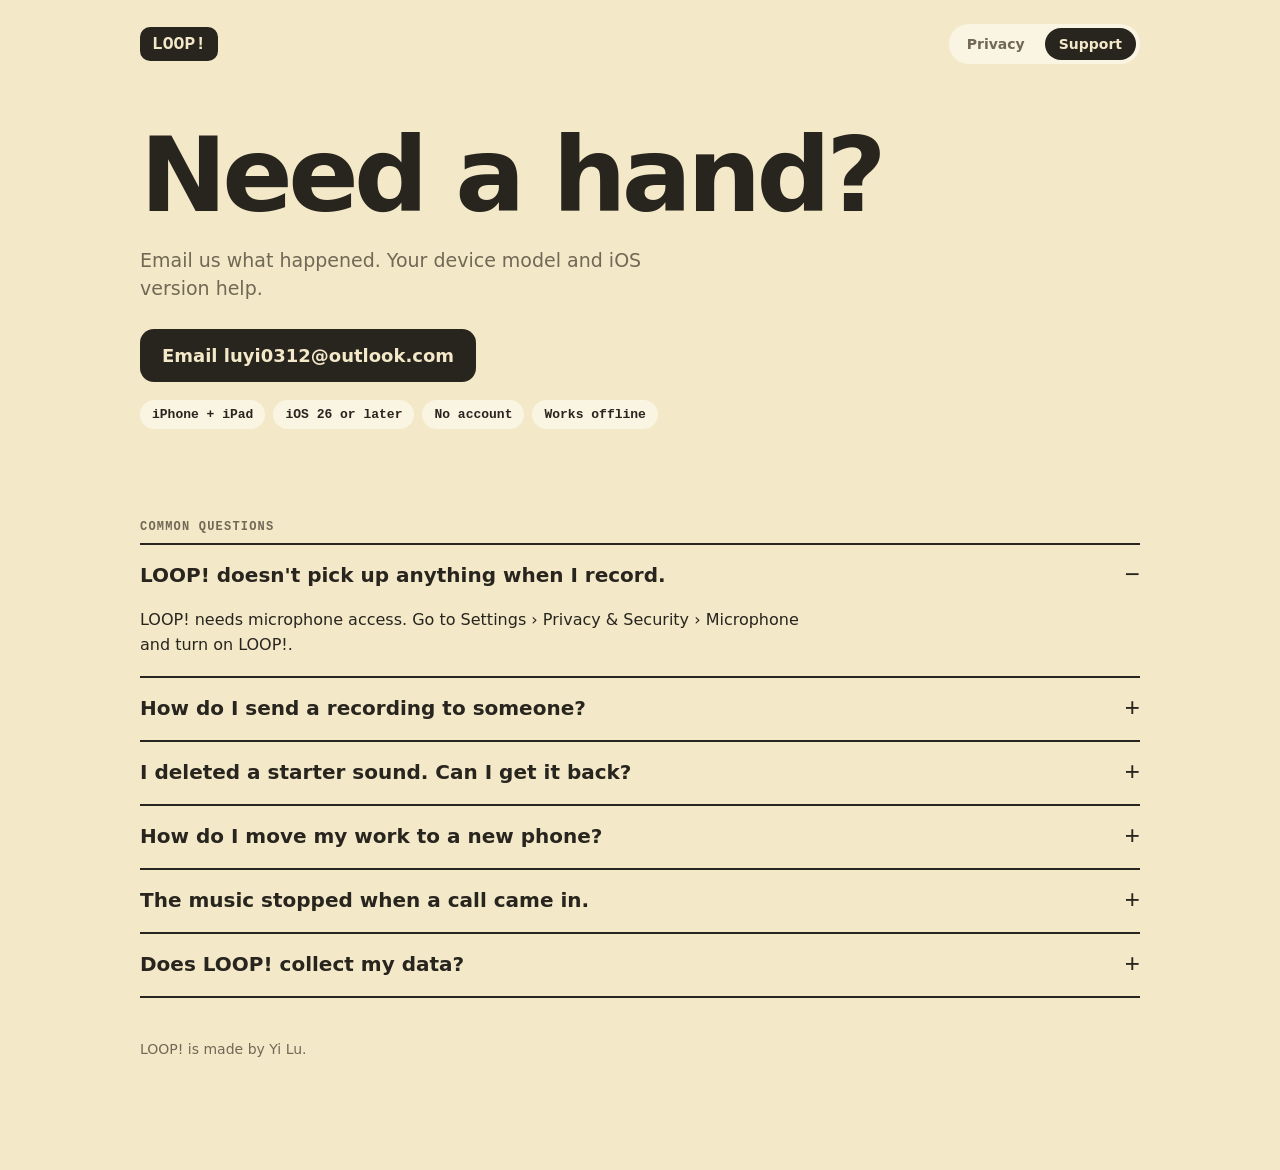
==== index.html @ 2b698955 "LOOP! privacy policy and support pages Co-Authored-By: Claude Opus 5 (1M context) <noreply@anthropic" ====
<!doctype html>
<html lang="en">
<head>
<meta charset="utf-8">
<title>LOOP!</title>
<meta http-equiv="refresh" content="0; url=support.html">
<link rel="canonical" href="support.html">
</head>
<body>
<p><a href="support.html">LOOP! Support</a> &middot; <a href="privacy.html">Privacy Policy</a></p>
</body>
</html>
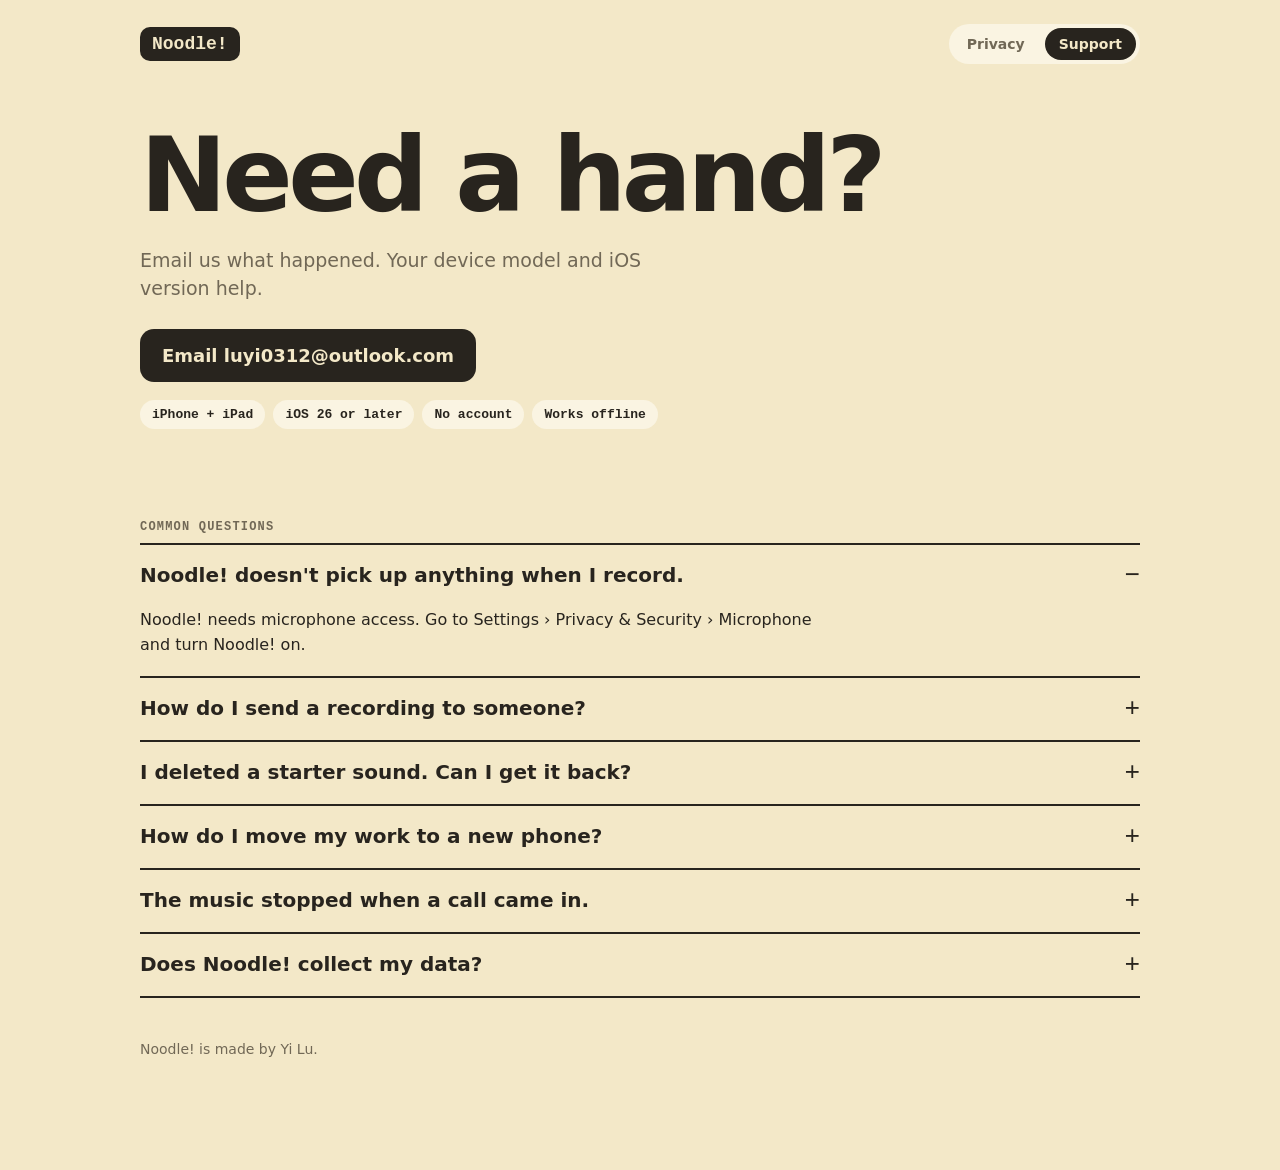
==== commit 053d1369: "Rename LOOP! to Noodle! Co-Authored-By: Claude Opus 5 (1M context) <noreply@anthropic.com>" ====
--- a/index.html
+++ b/index.html
@@ -2,11 +2,11 @@
 <html lang="en">
 <head>
 <meta charset="utf-8">
-<title>LOOP!</title>
+<title>Noodle!</title>
 <meta http-equiv="refresh" content="0; url=support.html">
 <link rel="canonical" href="support.html">
 </head>
 <body>
-<p><a href="support.html">LOOP! Support</a> &middot; <a href="privacy.html">Privacy Policy</a></p>
+<p><a href="support.html">Noodle! Support</a> &middot; <a href="privacy.html">Privacy Policy</a></p>
 </body>
 </html>
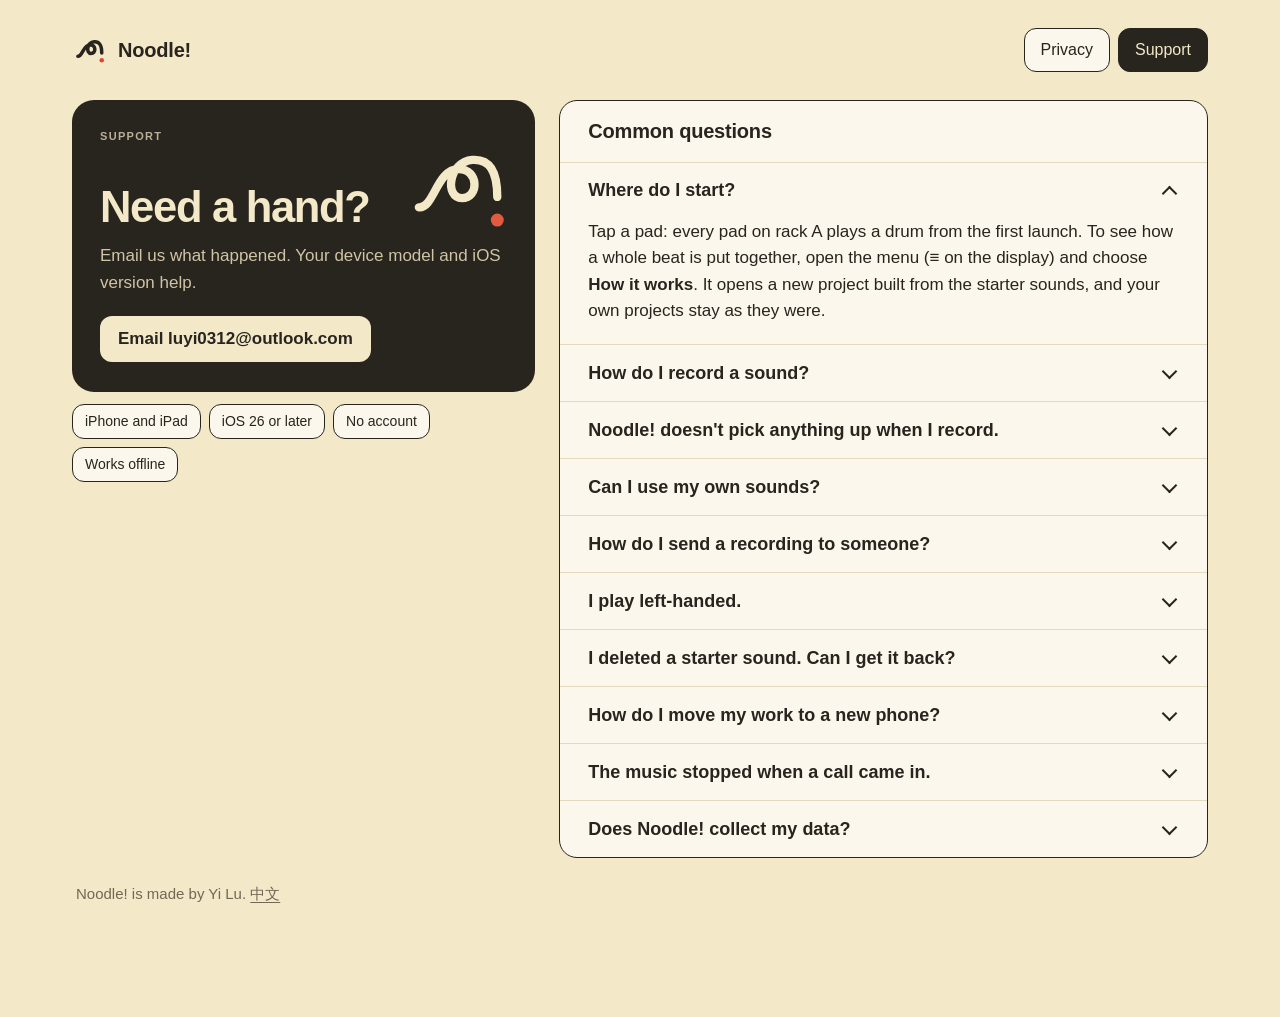
==== commit 2a9f567d: "Add Simplified Chinese privacy and support pages The zh-Hans App Store listing says the app speaks S" ====
--- a/index.html
+++ b/index.html
@@ -7,6 +7,7 @@
 <link rel="canonical" href="support.html">
 </head>
 <body>
-<p><a href="support.html">Noodle! Support</a> &middot; <a href="privacy.html">Privacy Policy</a></p>
+<p><a href="support.html">Noodle! Support</a> &middot; <a href="privacy.html">Privacy Policy</a>
+&middot; <a href="zh/support.html" lang="zh-Hans" hreflang="zh-Hans">中文</a></p>
 </body>
 </html>
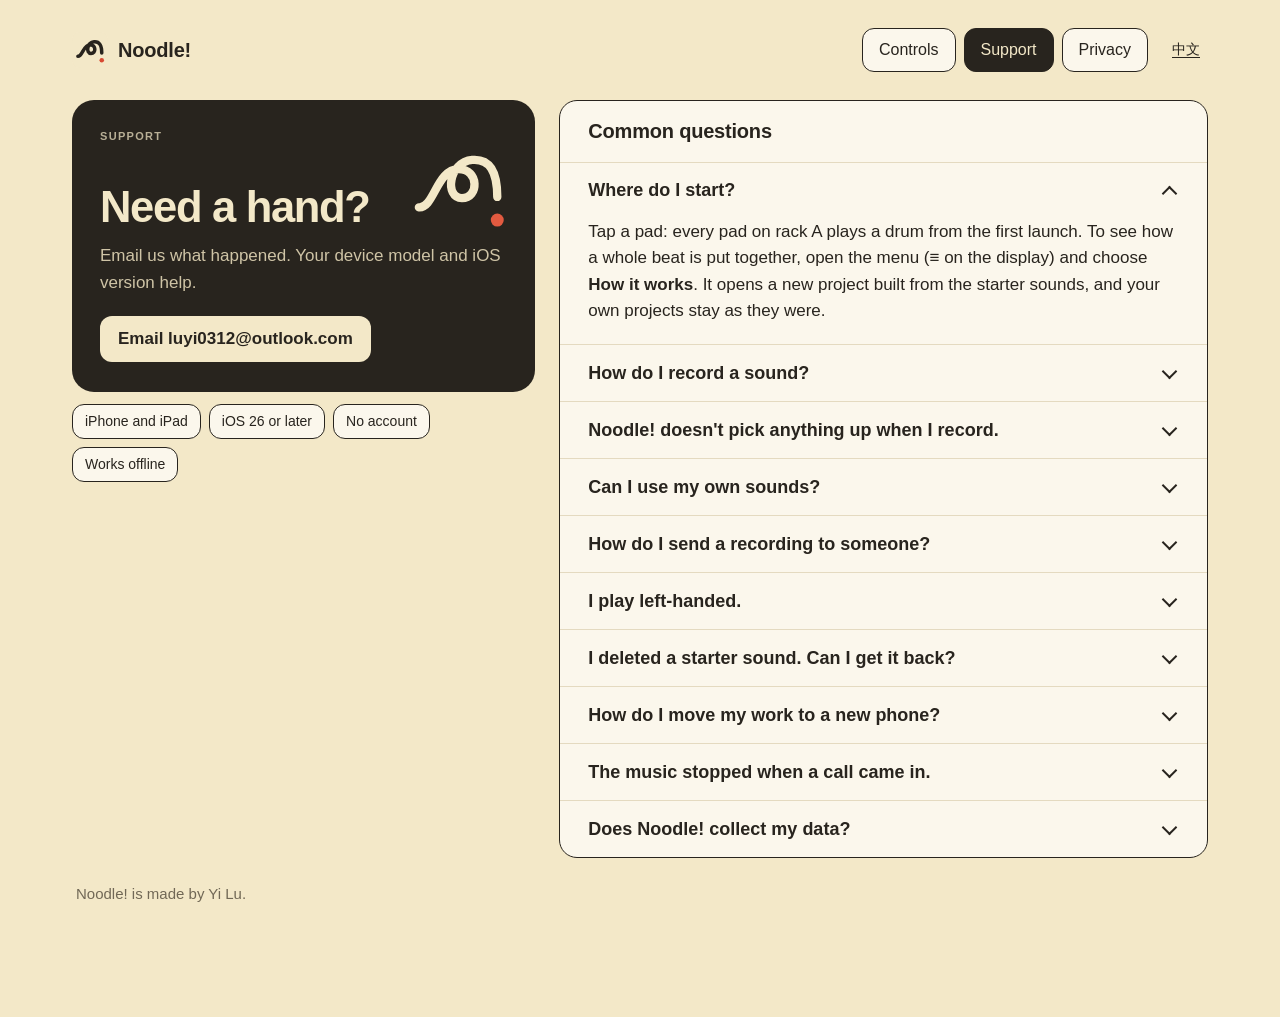
==== commit b1ecef43: "docs: add bilingual controls guide Explain the eight glyph keys and their gestures with annotated ap" ====
--- a/index.html
+++ b/index.html
@@ -7,7 +7,7 @@
 <link rel="canonical" href="support.html">
 </head>
 <body>
-<p><a href="support.html">Noodle! Support</a> &middot; <a href="privacy.html">Privacy Policy</a>
+<p><a href="controls.html">Controls</a> &middot; <a href="support.html">Noodle! Support</a> &middot; <a href="privacy.html">Privacy Policy</a>
 &middot; <a href="zh/support.html" lang="zh-Hans" hreflang="zh-Hans">中文</a></p>
 </body>
 </html>
